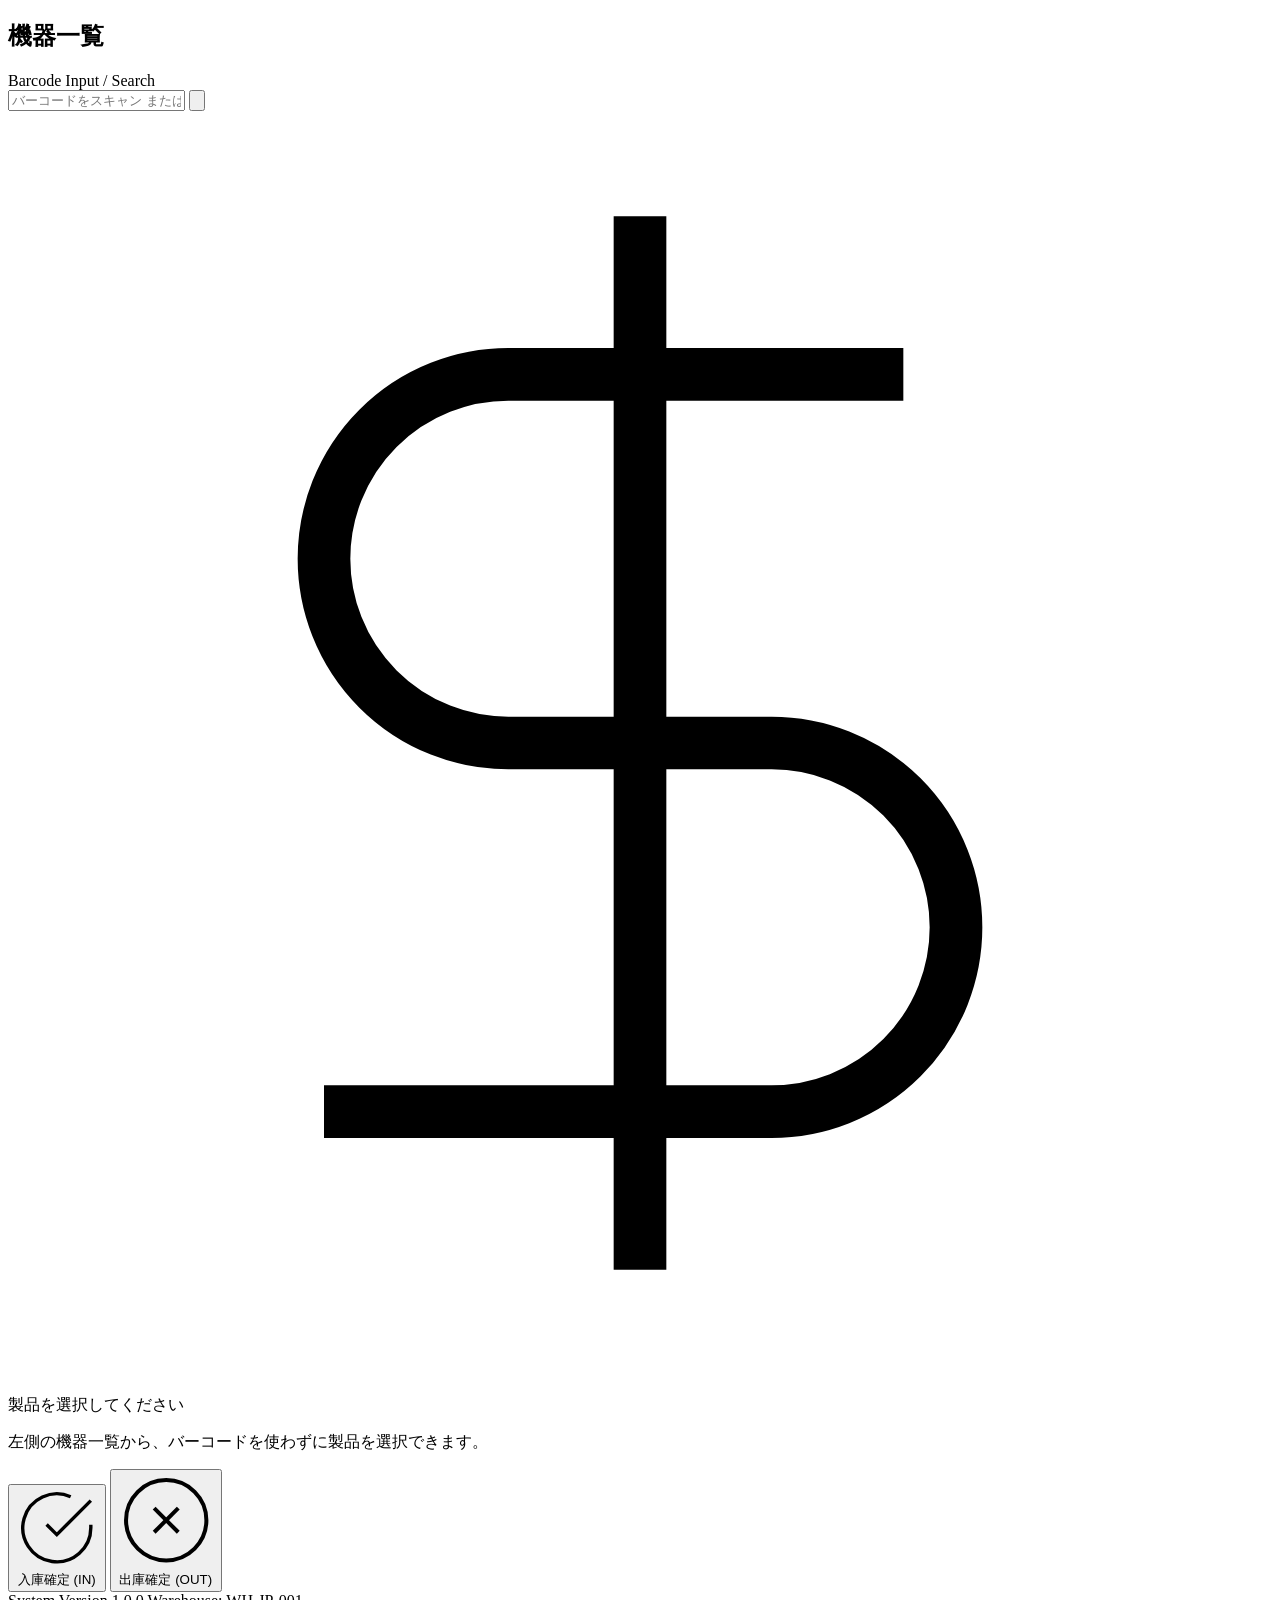
==== index.html @ 4b1a1f74 "first commit" ====
<!DOCTYPE html>
<html lang="ja">
<head>
    <meta charset="UTF-8">
    <meta name="viewport" content="width=device-width, initial-scale=1.0">
    <title>PC機器在庫管理 - 機器一覧版</title>
    <link rel="stylesheet" href="/static/style.css">
    <link rel="stylesheet" href="/static/style-list.css">
</head>
<body>
    <div class="app">
        <main class="main">
            <section class="list-section">
                <h2 class="section-title">機器一覧</h2>
                <div class="category-buttons" id="category-buttons">
                    <!-- カテゴリボタン -->
                </div>
                <div class="list-grid" id="device-list">
                    <!-- 製品カードがここに入ります -->
                </div>
            </section>

            <section class="product-section" id="product-section">
                <div class="barcode-input-container product-panel-barcode">
                    <label class="input-label">Barcode Input / Search</label>
                    <div class="input-group">
                        <input
                            type="text"
                            id="barcode"
                            placeholder="バーコードをスキャン または 検索..."
                            class="barcode-input"
                        />
                        <button id="search-barcode" class="search-btn">
                            <svg class="icon" viewBox="0 0 24 24" fill="none" stroke="currentColor">
                                <circle cx="11" cy="11" r="8"></circle>
                                <path d="m21 21-4.35-4.35"></path>
                            </svg>
                        </button>
                    </div>
                </div>
                <div class="product-detail" id="product-detail">
                    <div class="placeholder">
                        <svg class="icon" viewBox="0 0 24 24" fill="none" stroke="currentColor">
                            <path d="M12 2v20M17 5H9.5a3.5 3.5 0 0 0 0 7h5a3.5 3.5 0 0 1 0 7H6"></path>
                        </svg>
                        <p>製品を選択してください</p>
                        <p class="description">左側の機器一覧から、バーコードを使わずに製品を選択できます。</p>
                    </div>
                </div>
                <div class="execution-section">
                    <button id="stock-in" class="action-btn in-btn">
                        <svg class="icon" viewBox="0 0 24 24" fill="none" stroke="currentColor">
                            <path d="M22 11.08V12a10 10 0 1 1-5.93-9.14"></path>
                            <polyline points="22,4 12,14.01 9,11.01"></polyline>
                        </svg>
                        <span>入庫確定 (IN)</span>
                    </button>
                    <button id="stock-out" class="action-btn out-btn">
                        <svg class="icon" viewBox="0 0 24 24" fill="none" stroke="currentColor">
                            <circle cx="12" cy="12" r="10"></circle>
                            <path d="m15 9-6 6"></path>
                            <path d="m9 9 6 6"></path>
                        </svg>
                        <span>出庫確定 (OUT)</span>
                    </button>
                </div>
            </section>
        </main>
        <div class="notifications" id="notifications"></div>
        <footer class="footer">
            <span>System Version 1.0.0</span>
            <span>Warehouse: WH-JP-001</span>
        </footer>
    </div>
    <script src="/static/script-list.js"></script>
</body>
</html>
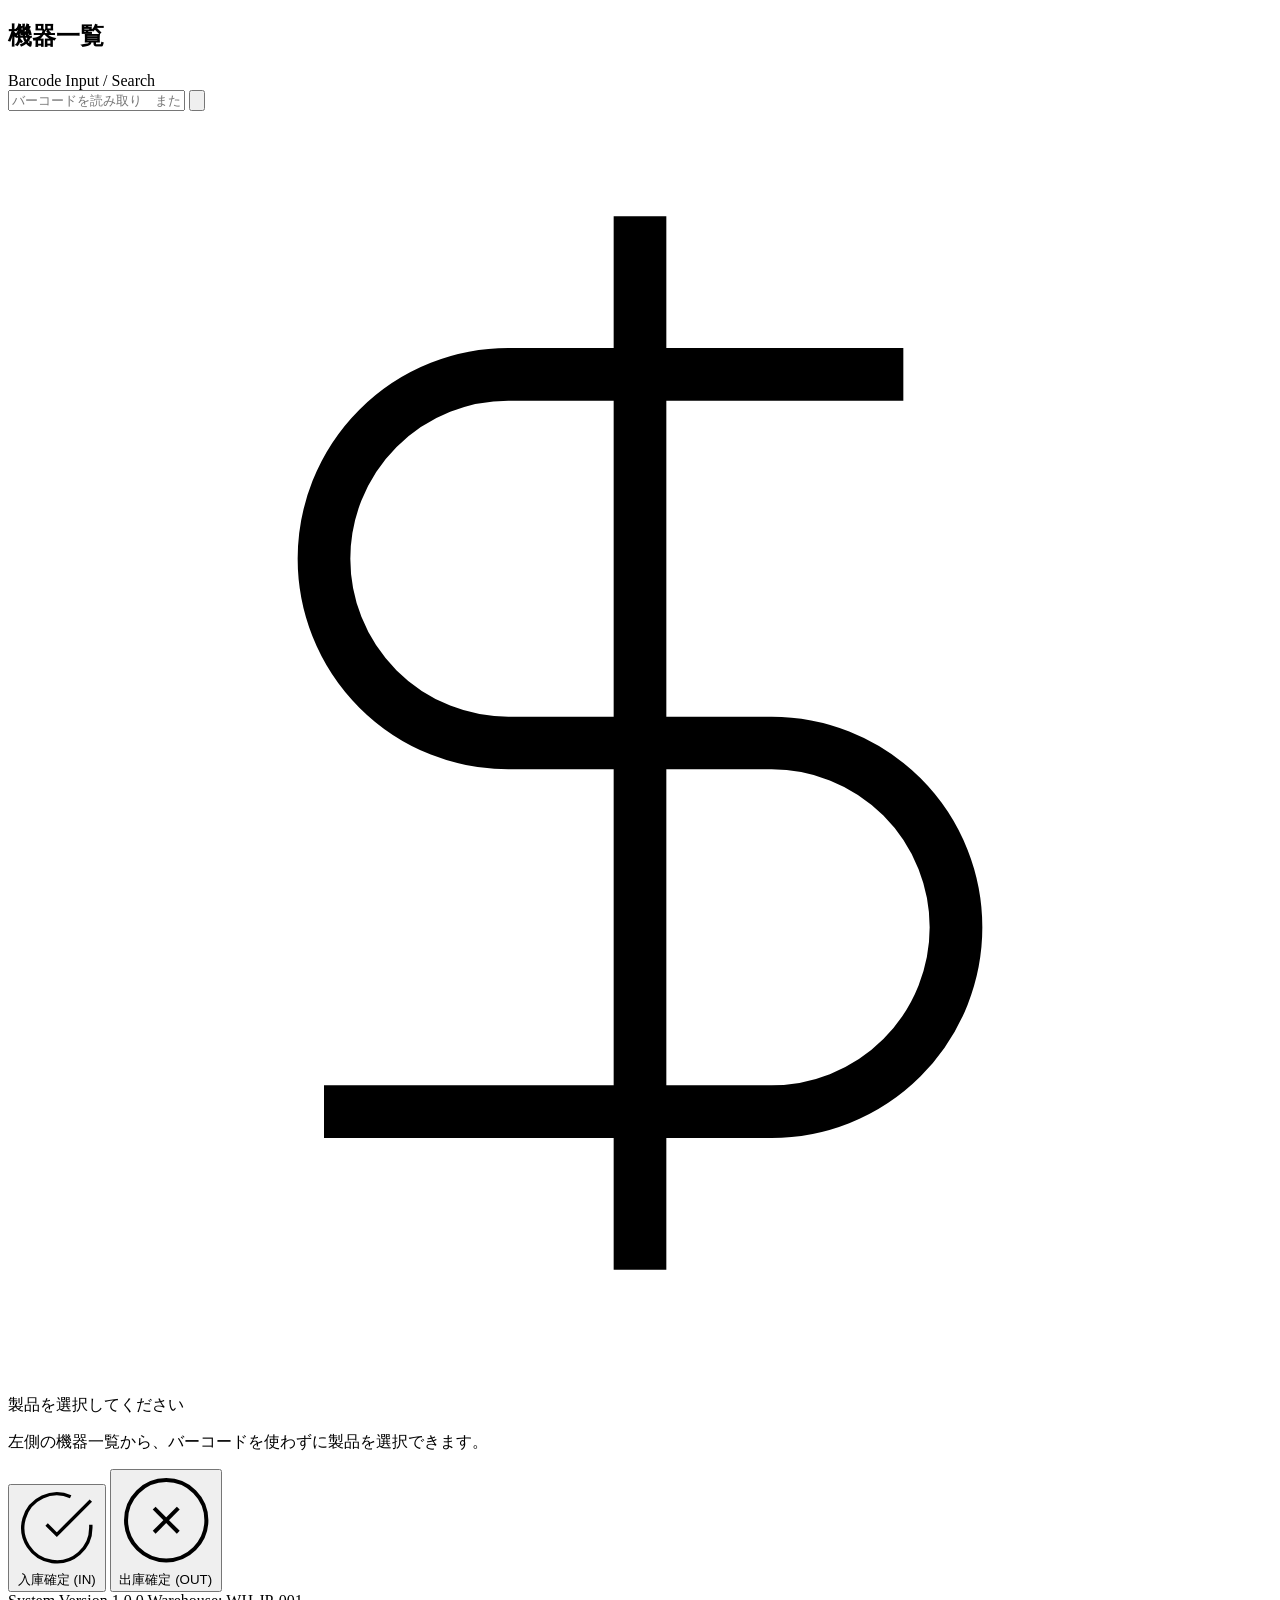
==== commit 1cad7c4f: "fix:テンキー挙動調整" ====
--- a/index.html
+++ b/index.html
@@ -3,9 +3,14 @@
 <head>
     <meta charset="UTF-8">
     <meta name="viewport" content="width=device-width, initial-scale=1.0">
+    <meta name="theme-color" content="#0a0a0a">
+    <meta name="apple-mobile-web-app-capable" content="yes">
+    <meta name="apple-mobile-web-app-status-bar-style" content="black-translucent">
     <title>PC機器在庫管理 - 機器一覧版</title>
+    <link rel="manifest" href="/manifest.webmanifest">
+    <link rel="icon" href="/static/app-icon.svg" type="image/svg+xml">
+    <link rel="apple-touch-icon" href="/static/app-icon.svg">
     <link rel="stylesheet" href="/static/style.css">
-    <link rel="stylesheet" href="/static/style-list.css">
 </head>
 <body>
     <div class="app">
@@ -27,7 +32,7 @@
                         <input
                             type="text"
                             id="barcode"
-                            placeholder="バーコードをスキャン または 検索..."
+                            placeholder="バーコードを読み取り　または　検索…"
                             class="barcode-input"
                         />
                         <button id="search-barcode" class="search-btn">
@@ -72,6 +77,13 @@
             <span>Warehouse: WH-JP-001</span>
         </footer>
     </div>
-    <script src="/static/script-list.js"></script>
+    <script src="/static/script.js"></script>
+    <script>
+        if ("serviceWorker" in navigator) {
+            window.addEventListener("load", () => {
+                navigator.serviceWorker.register("/sw.js").catch(() => {});
+            });
+        }
+    </script>
 </body>
 </html>
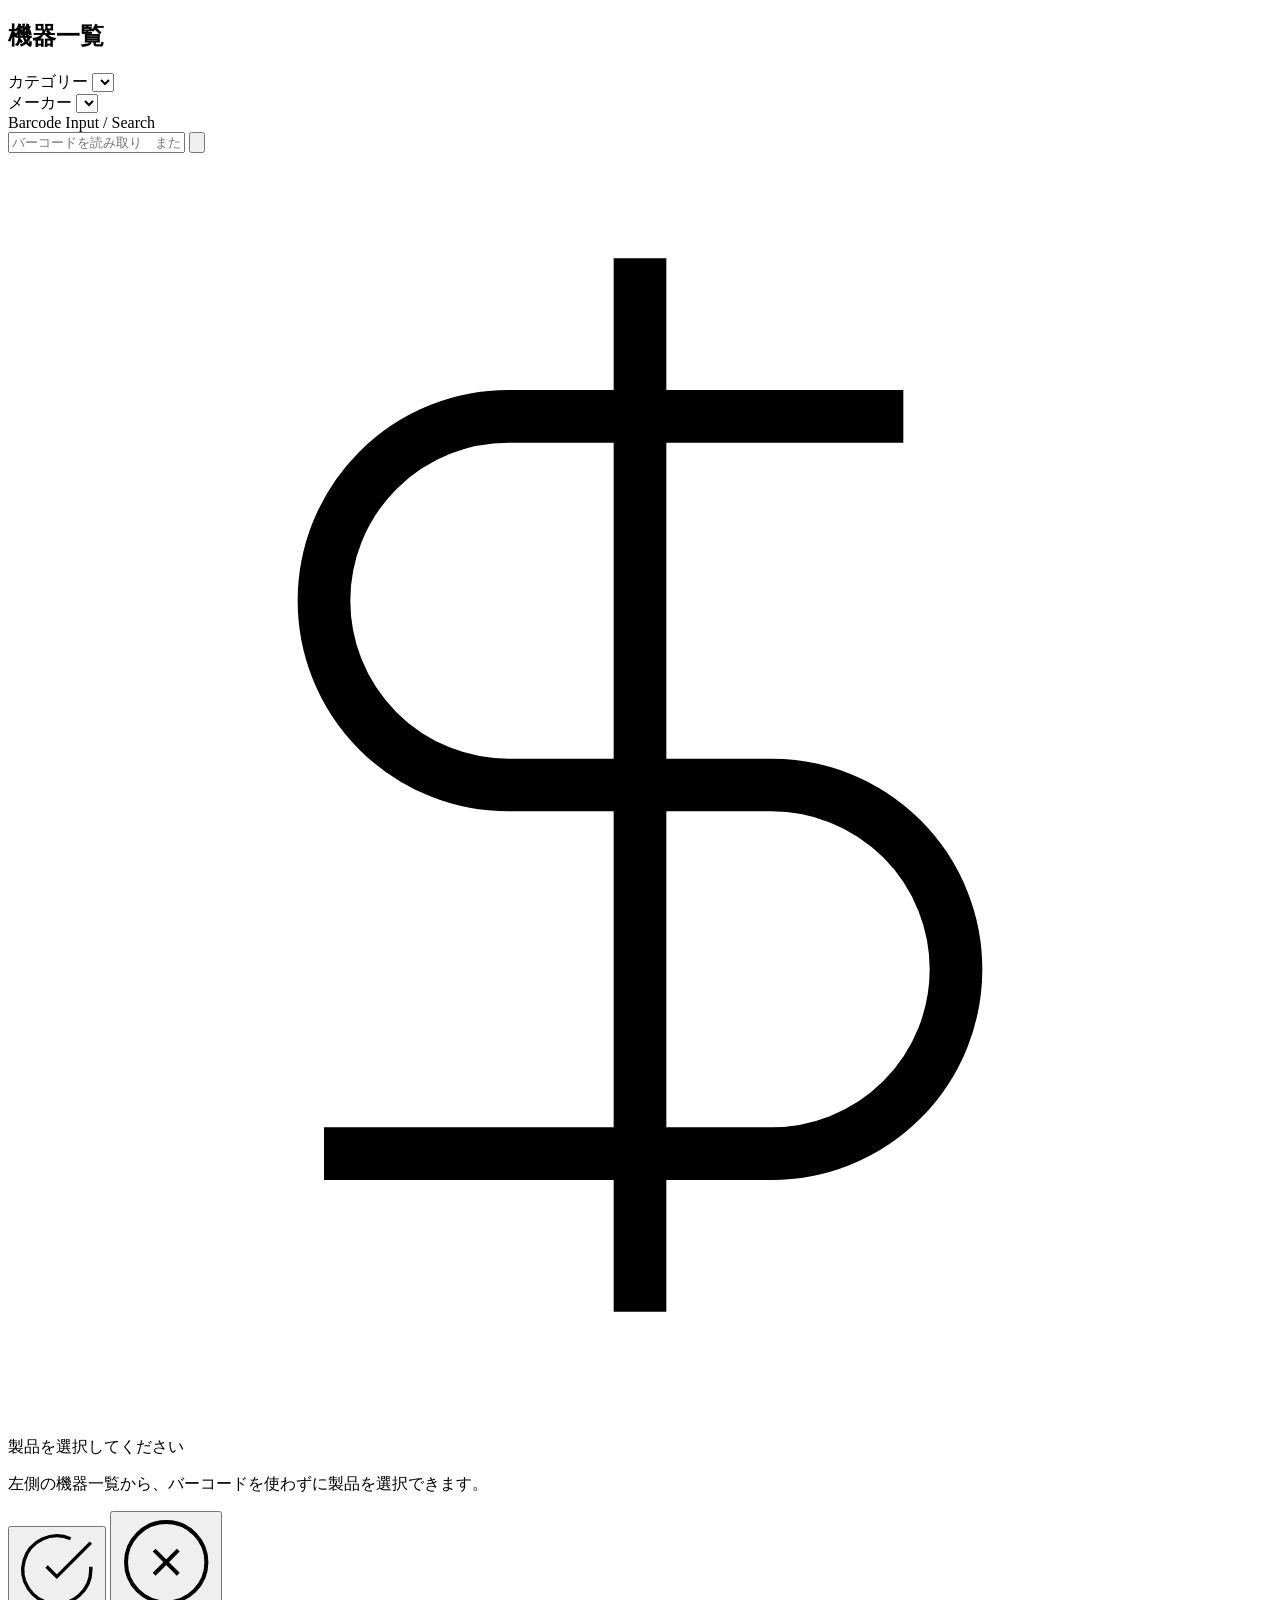
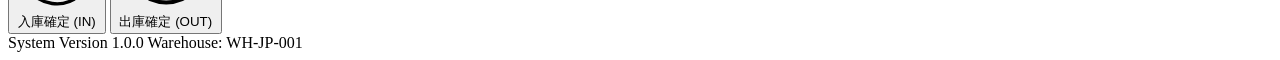
==== commit 2863accd: "fix：テンキー表示、機器一覧選択階層付与" ====
--- a/index.html
+++ b/index.html
@@ -17,8 +17,15 @@
         <main class="main">
             <section class="list-section">
                 <h2 class="section-title">機器一覧</h2>
-                <div class="category-buttons" id="category-buttons">
-                    <!-- カテゴリボタン -->
+                <div class="category-selects">
+                    <div class="select-block">
+                        <label for="category-select" class="input-label">カテゴリー</label>
+                        <select id="category-select" class="category-select"></select>
+                    </div>
+                    <div class="select-block">
+                        <label for="maker-select" class="input-label">メーカー</label>
+                        <select id="maker-select" class="maker-select"></select>
+                    </div>
                 </div>
                 <div class="list-grid" id="device-list">
                     <!-- 製品カードがここに入ります -->
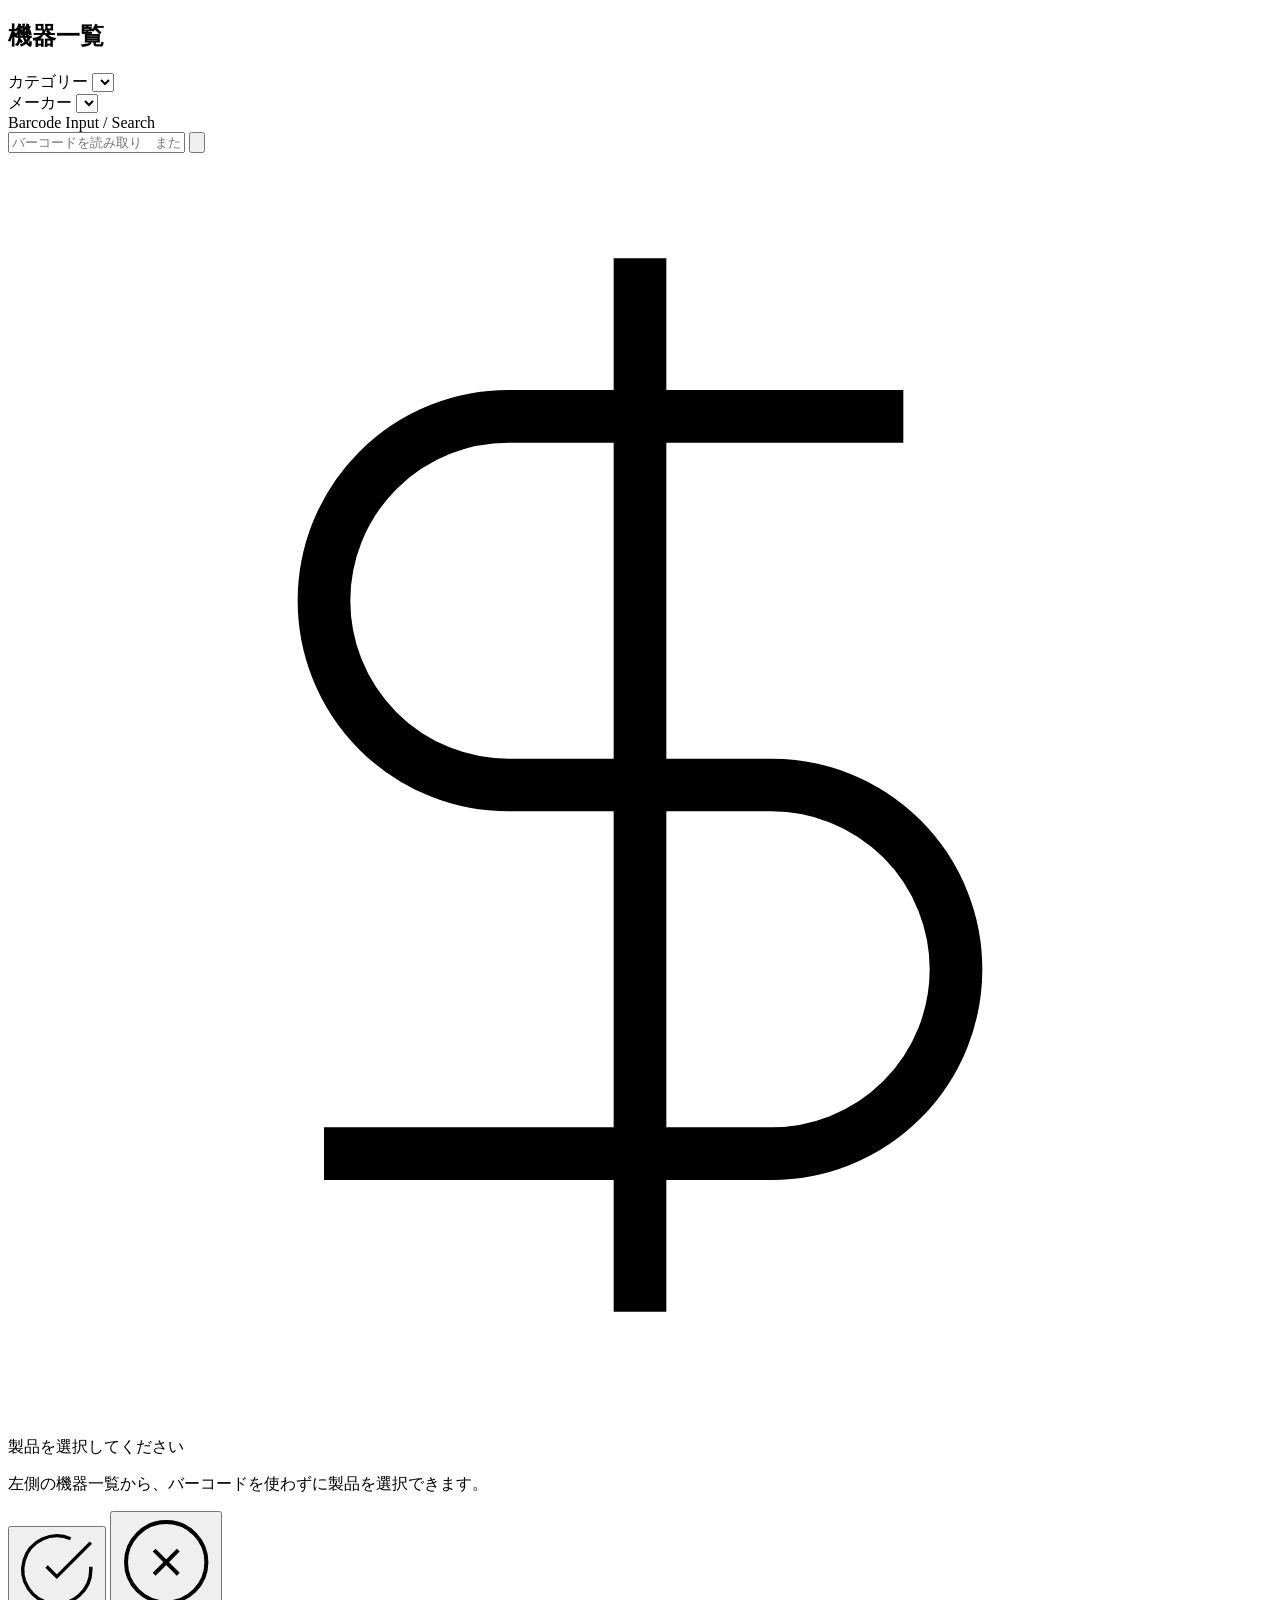
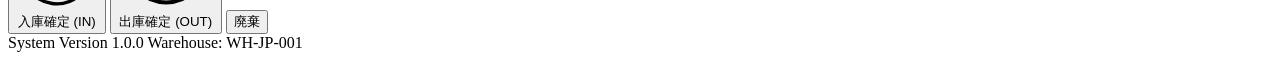
==== commit 60f299bb: "Add dispose event flow and event_master integration" ====
--- a/index.html
+++ b/index.html
@@ -75,6 +75,9 @@
                         </svg>
                         <span>出庫確定 (OUT)</span>
                     </button>
+                    <button id="stock-dispose" class="action-btn dispose-btn compact-btn" title="廃棄">
+                        <span>廃棄</span>
+                    </button>
                 </div>
             </section>
         </main>
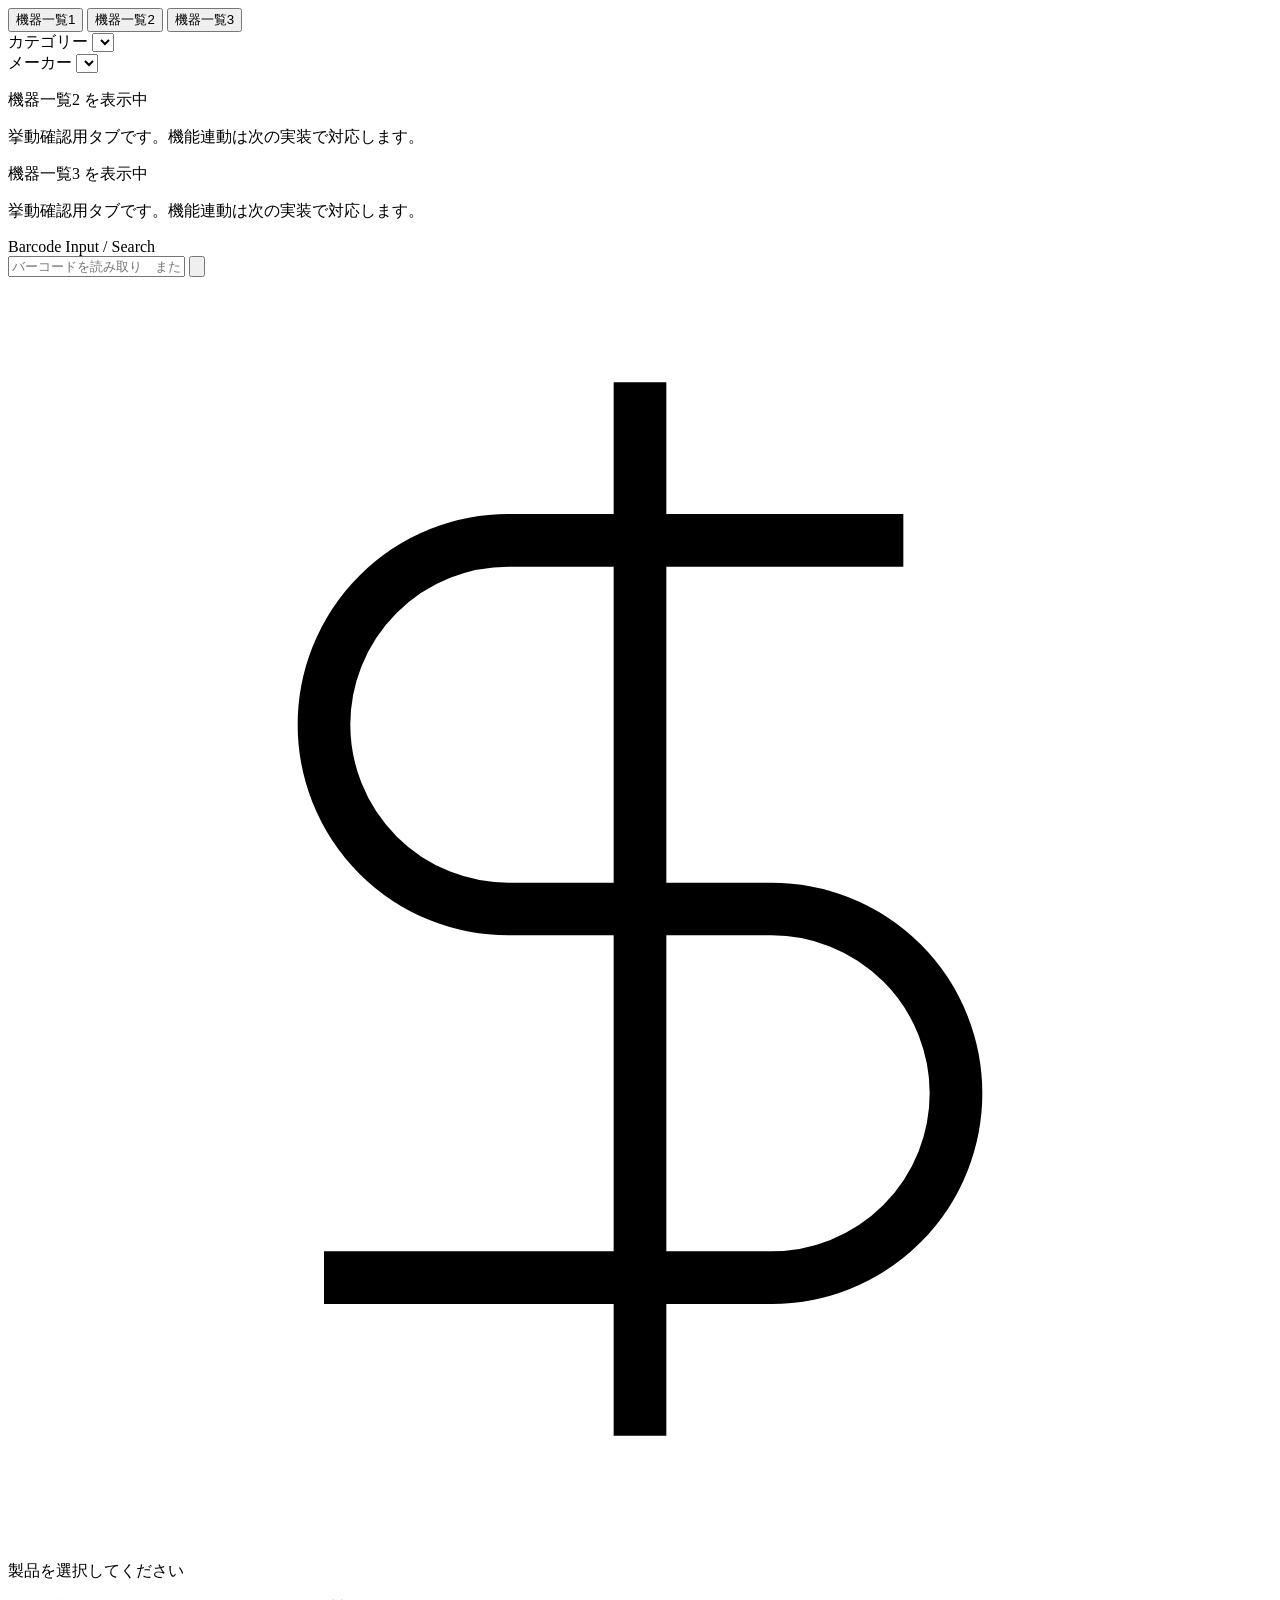
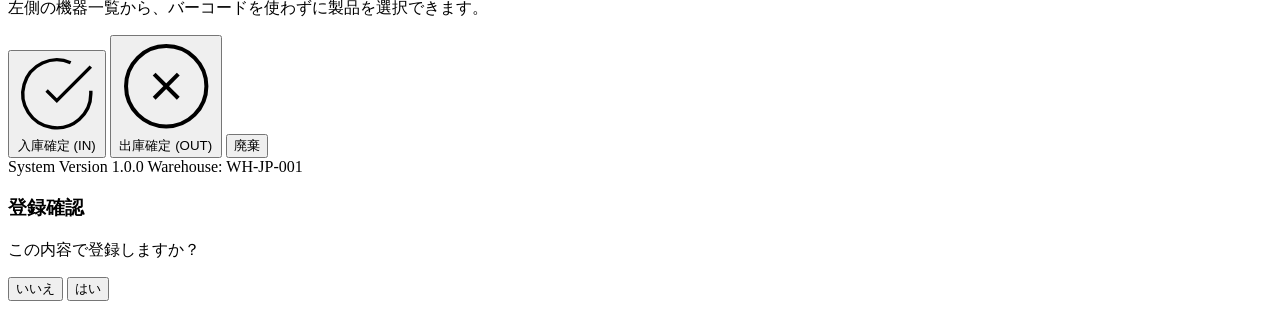
==== commit 08820d5c: "fix：UI調整" ====
--- a/index.html
+++ b/index.html
@@ -16,19 +16,42 @@
     <div class="app">
         <main class="main">
             <section class="list-section">
-                <h2 class="section-title">機器一覧</h2>
-                <div class="category-selects">
-                    <div class="select-block">
-                        <label for="category-select" class="input-label">カテゴリー</label>
-                        <select id="category-select" class="category-select"></select>
-                    </div>
-                    <div class="select-block">
-                        <label for="maker-select" class="input-label">メーカー</label>
-                        <select id="maker-select" class="maker-select"></select>
+                <div class="list-header-row">
+                    <div class="list-tabs" role="tablist" aria-label="機器一覧切替タブ">
+                        <button type="button" class="list-tab-btn active" data-list-tab="main" role="tab" aria-selected="true">機器一覧1</button>
+                        <button type="button" class="list-tab-btn" data-list-tab="list1" role="tab" aria-selected="false">機器一覧2</button>
+                        <button type="button" class="list-tab-btn" data-list-tab="list2" role="tab" aria-selected="false">機器一覧3</button>
                     </div>
                 </div>
-                <div class="list-grid" id="device-list">
-                    <!-- 製品カードがここに入ります -->
+
+                <div id="list-pane-main" class="list-pane active" role="tabpanel">
+                    <div class="category-selects">
+                        <div class="select-block">
+                            <label for="category-select" class="input-label">カテゴリー</label>
+                            <select id="category-select" class="category-select"></select>
+                        </div>
+                        <div class="select-block">
+                            <label for="maker-select" class="input-label">メーカー</label>
+                            <select id="maker-select" class="maker-select"></select>
+                        </div>
+                    </div>
+                    <div class="list-grid" id="device-list">
+                        <!-- 製品カードがここに入ります -->
+                    </div>
+                </div>
+
+                <div id="list-pane-1" class="list-pane" role="tabpanel" aria-hidden="true">
+                    <div class="placeholder">
+                        <p>機器一覧2 を表示中</p>
+                        <p class="description">挙動確認用タブです。機能連動は次の実装で対応します。</p>
+                    </div>
+                </div>
+
+                <div id="list-pane-2" class="list-pane" role="tabpanel" aria-hidden="true">
+                    <div class="placeholder">
+                        <p>機器一覧3 を表示中</p>
+                        <p class="description">挙動確認用タブです。機能連動は次の実装で対応します。</p>
+                    </div>
                 </div>
             </section>
 
@@ -87,6 +110,18 @@
             <span>Warehouse: WH-JP-001</span>
         </footer>
     </div>
+
+    <div id="confirm-modal" class="confirm-modal" aria-hidden="true">
+        <div class="confirm-modal-panel" role="dialog" aria-modal="true" aria-labelledby="confirm-title">
+            <h3 id="confirm-title">登録確認</h3>
+            <p id="confirm-message" class="confirm-message">この内容で登録しますか？</p>
+            <div class="confirm-actions">
+                <button id="confirm-no" class="confirm-btn cancel-btn" type="button">いいえ</button>
+                <button id="confirm-yes" class="confirm-btn ok-btn" type="button">はい</button>
+            </div>
+        </div>
+    </div>
+
     <script src="/static/script.js"></script>
     <script>
         if ("serviceWorker" in navigator) {
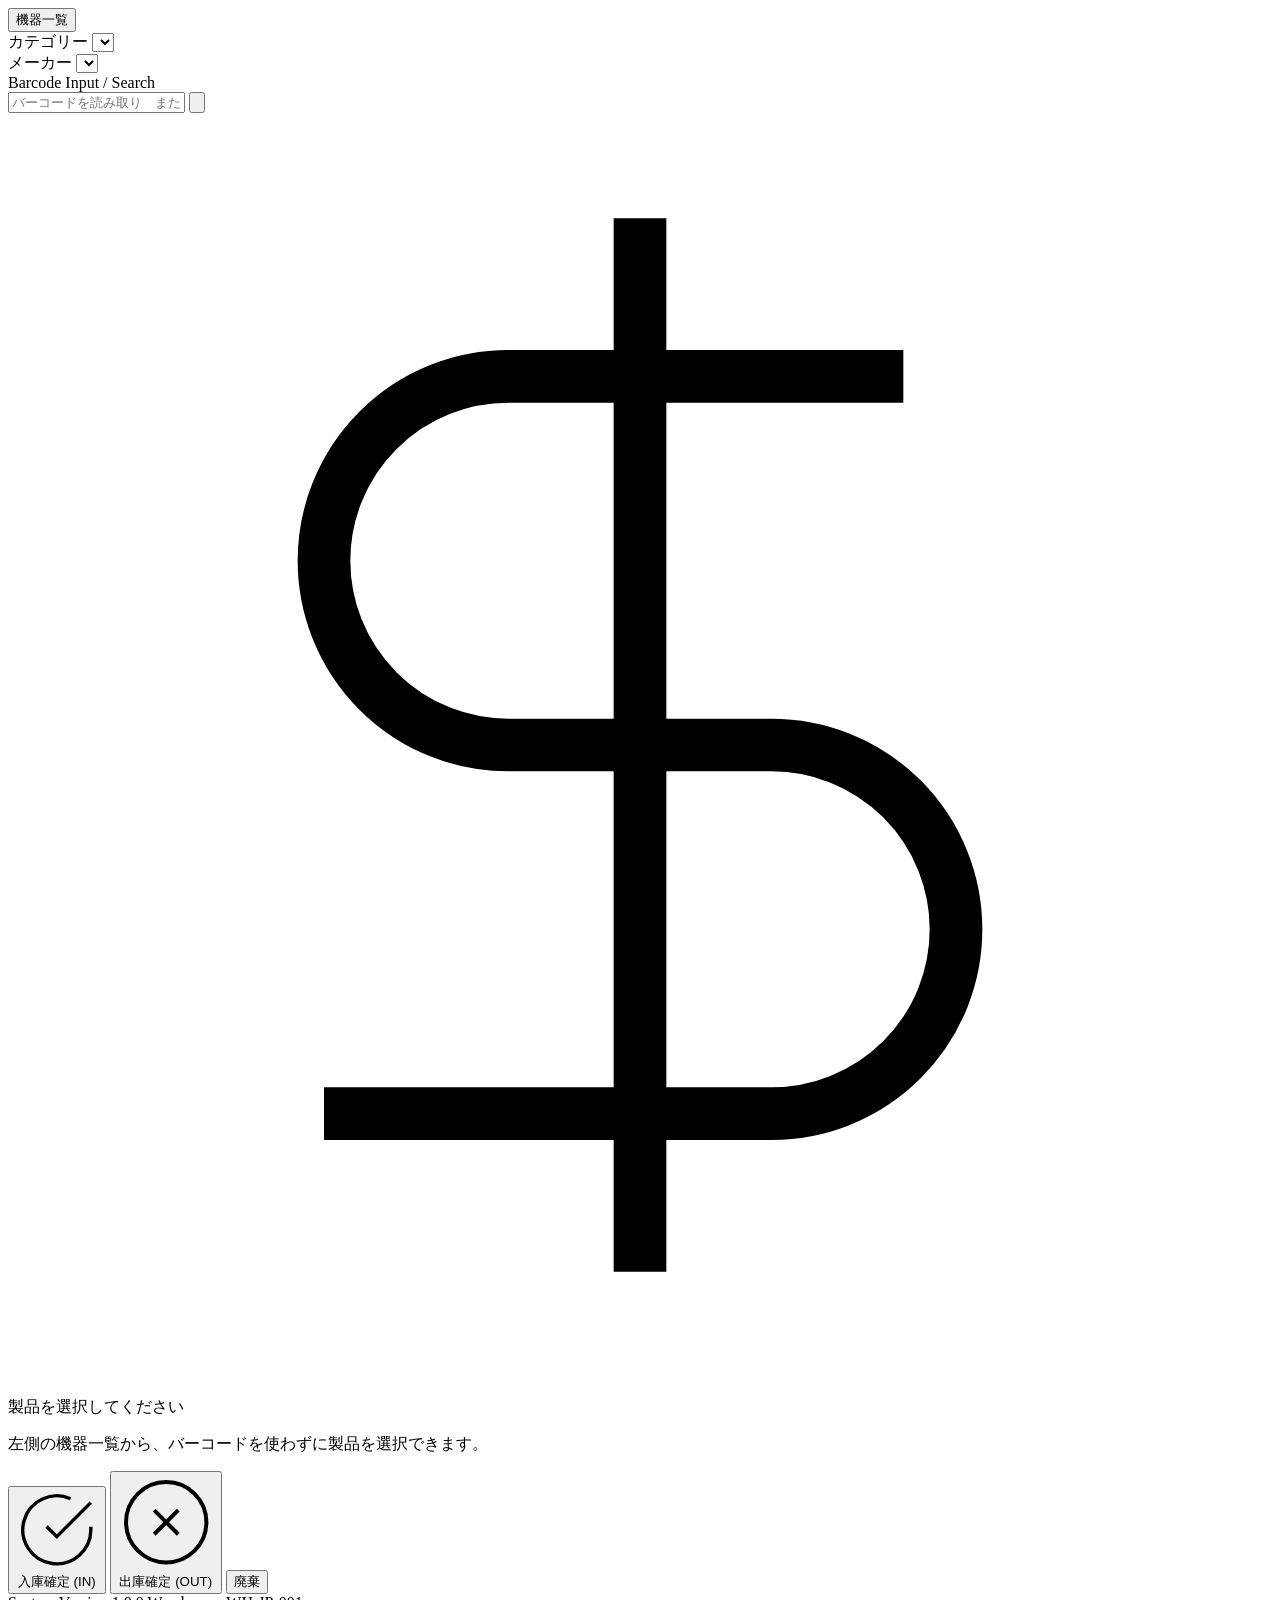
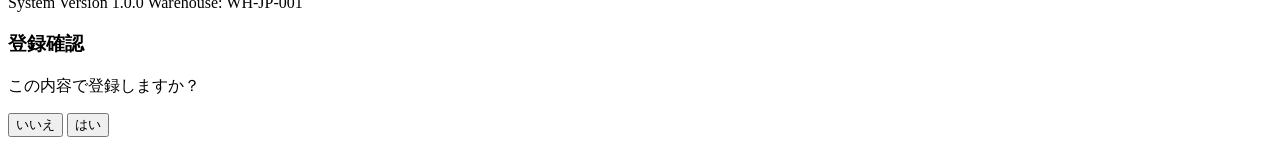
==== commit 88d4ed26: "fix:機器一覧のみ表示" ====
--- a/index.html
+++ b/index.html
@@ -18,9 +18,7 @@
             <section class="list-section">
                 <div class="list-header-row">
                     <div class="list-tabs" role="tablist" aria-label="機器一覧切替タブ">
-                        <button type="button" class="list-tab-btn active" data-list-tab="main" role="tab" aria-selected="true">機器一覧1</button>
-                        <button type="button" class="list-tab-btn" data-list-tab="list1" role="tab" aria-selected="false">機器一覧2</button>
-                        <button type="button" class="list-tab-btn" data-list-tab="list2" role="tab" aria-selected="false">機器一覧3</button>
+                        <button type="button" class="list-tab-btn active" data-list-tab="main" role="tab" aria-selected="true">機器一覧</button>
                     </div>
                 </div>
 
@@ -37,20 +35,6 @@
                     </div>
                     <div class="list-grid" id="device-list">
                         <!-- 製品カードがここに入ります -->
-                    </div>
-                </div>
-
-                <div id="list-pane-1" class="list-pane" role="tabpanel" aria-hidden="true">
-                    <div class="placeholder">
-                        <p>機器一覧2 を表示中</p>
-                        <p class="description">挙動確認用タブです。機能連動は次の実装で対応します。</p>
-                    </div>
-                </div>
-
-                <div id="list-pane-2" class="list-pane" role="tabpanel" aria-hidden="true">
-                    <div class="placeholder">
-                        <p>機器一覧3 を表示中</p>
-                        <p class="description">挙動確認用タブです。機能連動は次の実装で対応します。</p>
                     </div>
                 </div>
             </section>
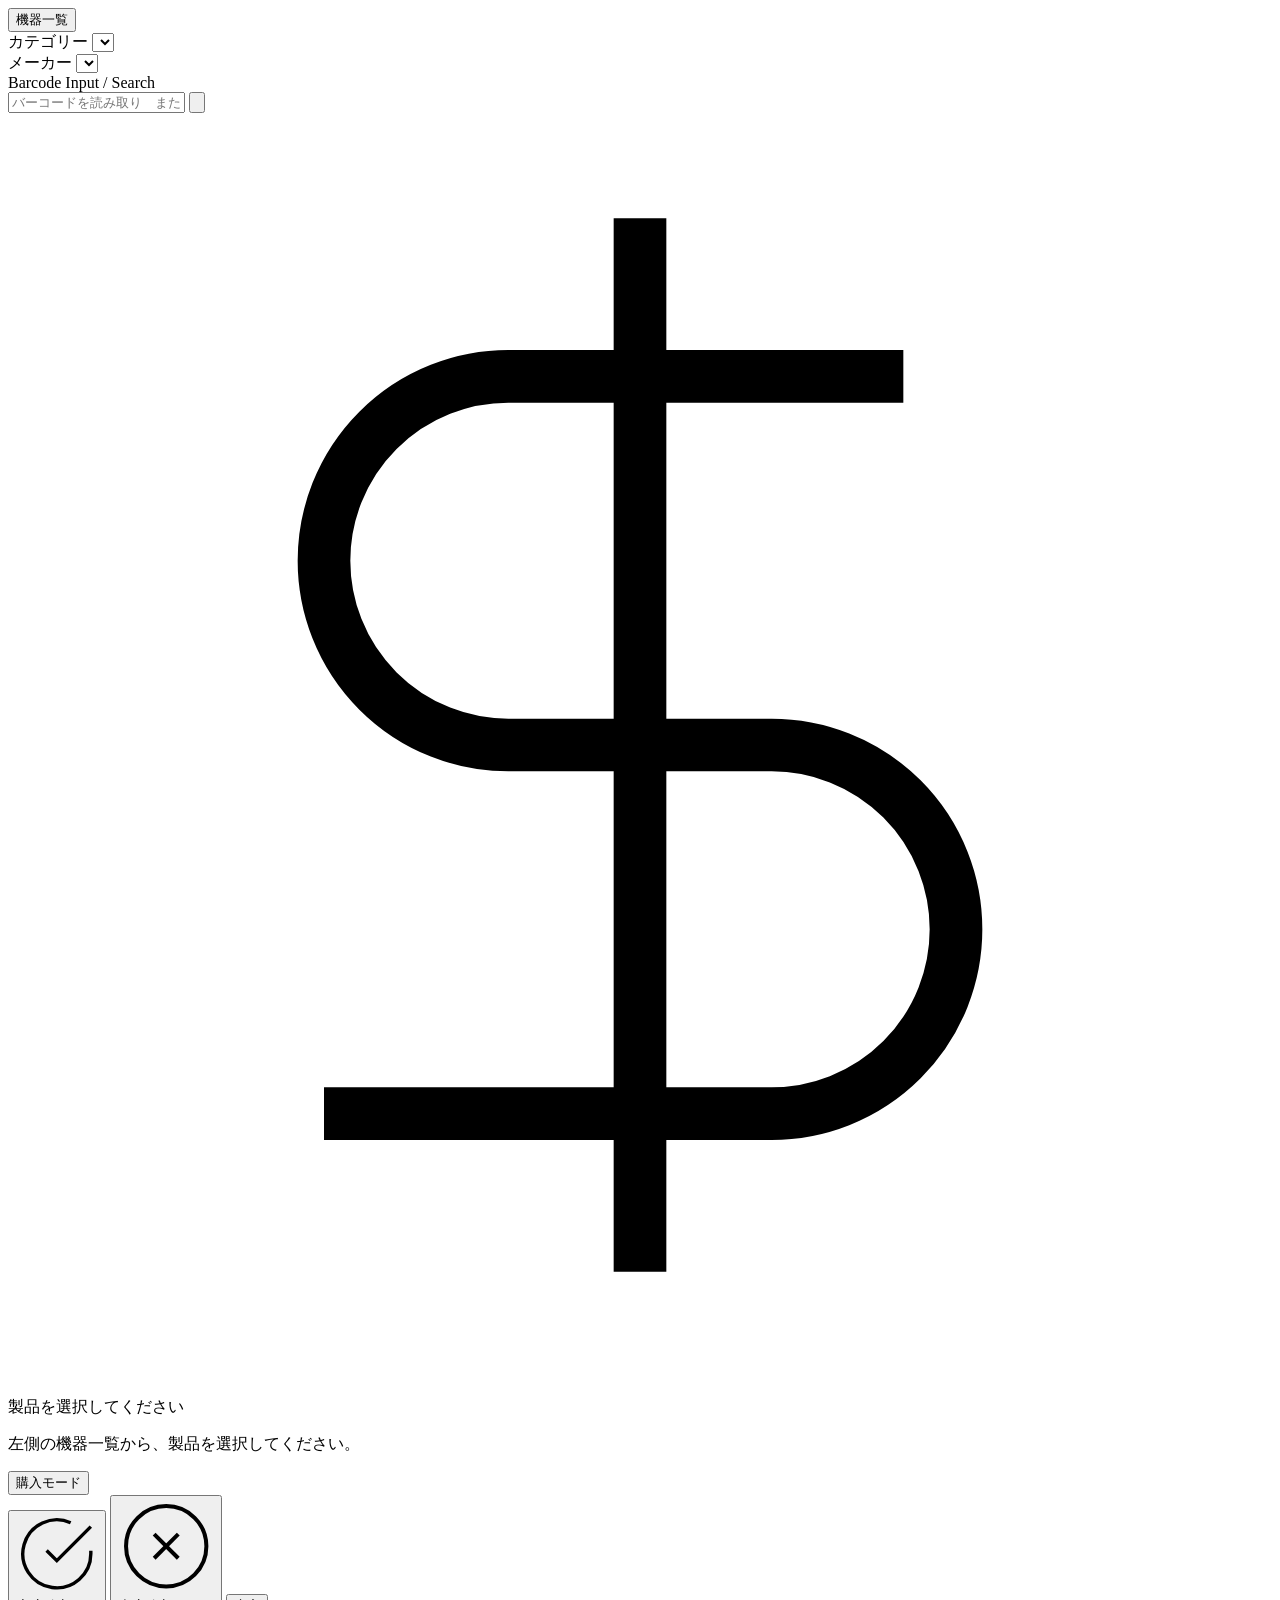
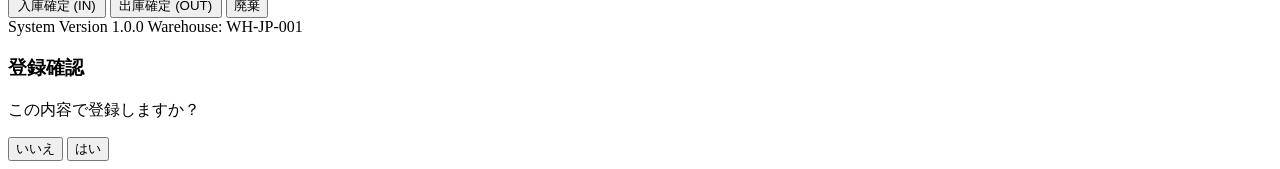
==== commit 93d54882: "fix:購入モード追加" ====
--- a/index.html
+++ b/index.html
@@ -63,7 +63,8 @@
                             <path d="M12 2v20M17 5H9.5a3.5 3.5 0 0 0 0 7h5a3.5 3.5 0 0 1 0 7H6"></path>
                         </svg>
                         <p>製品を選択してください</p>
-                        <p class="description">左側の機器一覧から、バーコードを使わずに製品を選択できます。</p>
+                        <p class="description">左側の機器一覧から、製品を選択してください。</p>
+                        <button id="purchase-mode-toggle" class="purchase-mode-btn" type="button" aria-pressed="false">購入モード</button>
                     </div>
                 </div>
                 <div class="execution-section">
@@ -84,6 +85,9 @@
                     </button>
                     <button id="stock-dispose" class="action-btn dispose-btn compact-btn" title="廃棄">
                         <span>廃棄</span>
+                    </button>
+                    <button id="stock-purchase" class="action-btn purchase-btn compact-btn" title="在庫追加" hidden>
+                        <span>在庫追加</span>
                     </button>
                 </div>
             </section>
